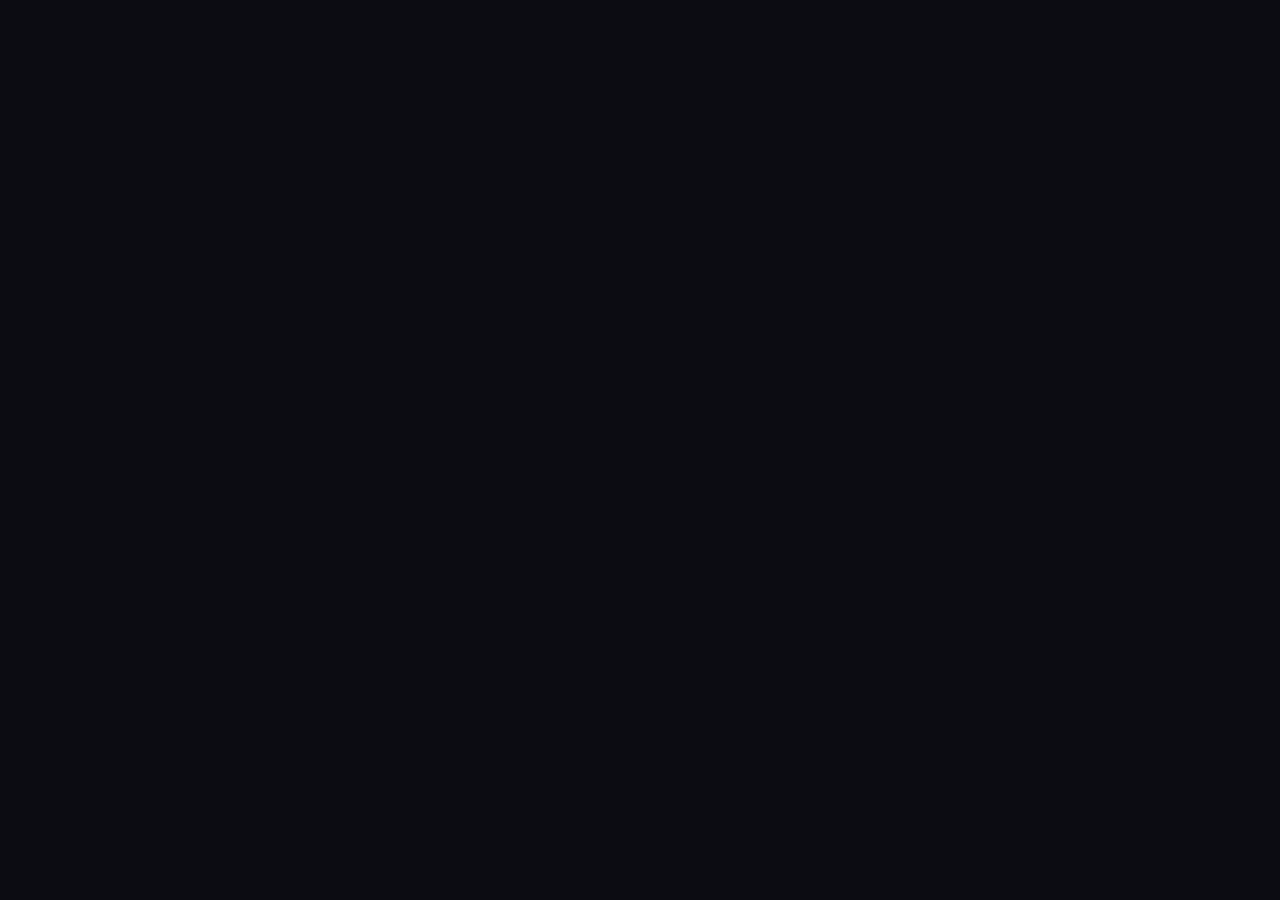
==== _template.html @ 42ce859d "login database v1" ====
<!DOCTYPE html>
<html lang="en">
<head>
<meta charset="UTF-8" />
<meta name="viewport" content="width=device-width, initial-scale=1, viewport-fit=cover" />
<link rel="manifest" href="manifest.webmanifest" />
<meta name="theme-color" content="#0C0C12" />
<meta name="mobile-web-app-capable" content="yes" />
<meta name="apple-mobile-web-app-capable" content="yes" />
<meta name="apple-mobile-web-app-status-bar-style" content="black-translucent" />
<meta name="apple-mobile-web-app-title" content="Patron" />
<link rel="apple-touch-icon" href="apple-touch-icon.png" />
<link rel="icon" type="image/svg+xml" href="icon.svg" />
<link rel="icon" type="image/png" sizes="192x192" href="icon-192.png" />

<!-- 1. CHANGE THE TITLE to your page's name -->
<title>New Page · Rowan</title>

<!-- Fonts used by the design system (keep as-is) -->
<link rel="preconnect" href="https://fonts.googleapis.com" />
<link rel="preconnect" href="https://fonts.gstatic.com" crossorigin />
<link href="https://fonts.googleapis.com/css2?family=Space+Grotesk:wght@400;500;600;700&family=Hanken+Grotesk:wght@400;500;600;700;800&family=JetBrains+Mono:wght@400;500;600;700&display=swap" rel="stylesheet" />

<!-- Sets the saved theme before paint so there's no flash (keep as-is) -->
<script>try{document.documentElement.setAttribute("data-theme",localStorage.getItem("patron_theme")||"nocturne");}catch(e){document.documentElement.setAttribute("data-theme","nocturne");}</script>

<!-- Login gate (keep as-is) — redirects to login.html if not signed in,
     or reveals the page once a session is confirmed (or if this deploy
     has no Supabase project configured at all). -->
<style>html{visibility:hidden}</style>
<script src="https://cdn.jsdelivr.net/npm/@supabase/supabase-js@2"></script>
<script src="auth-guard.js"></script>

<!-- The shared design system. This one line gives you all the
     colors, fonts, themes, buttons, cards, modals and form styles. -->
<link rel="stylesheet" href="theme.css" />

<!-- Add your page-specific styles here (optional). Always reuse the
     tokens (var(--brand), var(--space-4), etc.) so you stay on-brand. -->
<style>
  /* example: a simple responsive grid for your content cards */
  .grid { display:grid; grid-template-columns: repeat(auto-fill, minmax(220px, 1fr)); gap: var(--space-4); }
</style>
</head>
<body>
<main class="page grain-overlay">
  <div class="shell">

    <!-- HEADER: title on the left, back-link + theme switcher on the right.
         #themeSeg is filled in by theme.js at the bottom of this file. -->
    <header class="header">
      <div>
        <!-- 2. CHANGE the title + subtitle -->
        <h1 class="title">New Page</h1>
        <p class="subtitle">one-line tagline</p>
      </div>
      <div class="headerControls">
        <a class="backLink" href="index.html">← Dashboard</a>
        <span id="themeSeg"></span>
      </div>
    </header>

    <!-- 3. BUILD YOUR PAGE HERE. Use the shared classes:
         .card  .btn .btn-primary .btn-ghost  .fieldInput  etc. -->
    <div class="grid">
      <section class="card">
        <span class="cardName">Example card</span>
        <p class="cardTag">Replace this with your content. It already matches the suite.</p>
        <div class="cardStat">
          <span class="cardStatValue">0</span>
          <span class="cardStatLabel">your metric</span>
        </div>
      </section>

      <section class="card">
        <span class="cardName">Buttons</span>
        <p class="cardTag">The standard button styles:</p>
        <div style="display:flex; gap:var(--space-2); flex-wrap:wrap;">
          <button class="btn btn-primary">Primary</button>
          <button class="btn btn-ghost">Ghost</button>
        </div>
      </section>
    </div>

  </div>
</main>

<!-- Shared theme engine — wires up the switcher + remembers the choice. -->
<script src="theme.js"></script>
<script>
  // Render the theme switcher into the header.
  document.getElementById('themeSeg').innerHTML = Patron.switcherHtml();

  /* ---- Your page's JavaScript goes here. ----
     Tip: persist data the same way the other pages do, with a
     uniquely-named localStorage key, e.g. 'mypage_standalone_v1'. */
</script>
</body>
</html>
---- theme.css ----
/* ============================================================
 * theme.css — the shared Patron / Rowan design system.
 *
 * Every page in the suite links this file so the look stays
 * identical everywhere. To build a NEW page: copy _template.html,
 * link this file, and use the classes below. Don't paste these
 * tokens into your page — just <link> this and they're yours.
 *
 * Change a colour/spacing/font here once → every page updates.
 * ============================================================ */

/* ---- Design tokens: default theme (Nocturne) ---- */
:root {
  color-scheme: dark;
  --bg: #0C0C12; --bg-elevated: #15151F;
  --surface: rgba(255,255,255,0.028); --surface-2: rgba(255,255,255,0.055);
  --fg: #F3F2F8; --muted: rgba(243,242,248,0.50); --muted-strong: rgba(243,242,248,0.74);
  --border: rgba(255,255,255,0.08); --border-strong: rgba(255,255,255,0.17);
  --brand: #8B7CFF; --brand-2: #C7BBFF; --brand-ink: #130E2E;
  --brand-soft: rgba(139,124,255,0.12); --brand-line: rgba(139,124,255,0.28); --brand-glow: rgba(139,124,255,0.42);
  --pos: #46E0A8; --pos-soft: rgba(70,224,168,0.12); --pos-line: rgba(70,224,168,0.26);
  --neg: #FB7185; --neg-soft: rgba(251,113,133,0.12); --neg-line: rgba(251,113,133,0.26);
  --warn: #FBBF24; --warn-soft: rgba(251,191,36,0.10); --warn-line: rgba(251,191,36,0.26);
  --track: rgba(255,255,255,0.06);
  --card-shadow: 0 1px 0 rgba(255,255,255,0.04) inset, 0 18px 44px -30px rgba(0,0,0,0.85);
  --glow-1: rgba(139,124,255,0.12); --glow-2: rgba(70,224,168,0.05);
  --grain-opacity: 0.05; --overlay: rgba(6,6,12,0.66);
  --space-1:.25rem; --space-2:.5rem; --space-3:.75rem; --space-4:1rem;
  --space-5:1.25rem; --space-6:1.5rem; --space-8:2rem; --space-10:2.5rem; --space-12:3rem; --space-16:4rem;
  --radius-sm: 8px; --radius-md: 11px; --radius-lg: 18px; --radius-pill: 999px;
  --text-xs:.75rem; --text-sm:.875rem; --text-base:1rem; --text-lg:1.125rem;
  --text-xl:1.375rem; --text-2xl:1.75rem; --text-3xl:2.5rem;
  --ease: cubic-bezier(0.2,0.8,0.2,1); --ease-premium: cubic-bezier(0.16,1,0.3,1);
  --duration-fast:120ms; --duration:200ms;
  --font-display:'Space Grotesk'; --font-ui:'Hanken Grotesk'; --font-mono:'JetBrains Mono';
}
:root[data-theme="aurora"] {
  color-scheme: dark;
  --bg: #080913; --bg-elevated: #12131F;
  --surface: rgba(150,160,255,0.045); --surface-2: rgba(150,160,255,0.08);
  --fg: #EEF0FF; --muted: rgba(220,225,255,0.52); --muted-strong: rgba(220,225,255,0.76);
  --border: rgba(150,160,255,0.11); --border-strong: rgba(150,160,255,0.22);
  --brand: #8B7BFF; --brand-2: #B9ABFF; --brand-ink: #0A0922;
  --brand-soft: rgba(139,123,255,0.15); --brand-line: rgba(139,123,255,0.32); --brand-glow: rgba(124,107,255,0.6);
  --pos: #4FE3D0; --pos-soft: rgba(79,227,208,0.13); --pos-line: rgba(79,227,208,0.28);
  --neg: #FF6FA5; --neg-soft: rgba(255,111,165,0.13); --neg-line: rgba(255,111,165,0.28);
  --warn: #FFC65C; --warn-soft: rgba(255,198,92,0.11); --warn-line: rgba(255,198,92,0.28);
  --track: rgba(160,170,255,0.09);
  --card-shadow: 0 0 0 1px rgba(140,130,255,0.05) inset, 0 22px 56px -28px rgba(78,60,210,0.55);
  --glow-1: rgba(124,107,255,0.20); --glow-2: rgba(79,227,208,0.13);
  --grain-opacity: 0.05; --overlay: rgba(5,6,16,0.7);
}
:root[data-theme="daylight"] {
  color-scheme: light;
  --bg: #F3F2FA; --bg-elevated: #FFFFFF;
  --surface: #FFFFFF; --surface-2: #FAF9FF;
  --fg: #171622; --muted: rgba(23,22,34,0.52); --muted-strong: rgba(23,22,34,0.72);
  --border: rgba(23,22,60,0.10); --border-strong: rgba(23,22,60,0.18);
  --brand: #6A45FF; --brand-2: #8E6BFF; --brand-ink: #FFFFFF;
  --brand-soft: rgba(106,69,255,0.08); --brand-line: rgba(106,69,255,0.24); --brand-glow: rgba(106,69,255,0.28);
  --pos: #0E9E64; --pos-soft: rgba(14,158,100,0.10); --pos-line: rgba(14,158,100,0.26);
  --neg: #E11D63; --neg-soft: rgba(225,29,99,0.08); --neg-line: rgba(225,29,99,0.24);
  --warn: #B4690E; --warn-soft: rgba(180,105,14,0.10); --warn-line: rgba(180,105,14,0.24);
  --track: rgba(23,22,60,0.08);
  --card-shadow: 0 1px 2px rgba(23,22,60,0.05), 0 16px 34px -24px rgba(23,22,60,0.24);
  --glow-1: rgba(106,69,255,0.07); --glow-2: rgba(14,158,100,0.04);
  --grain-opacity: 0.02; --overlay: rgba(28,26,52,0.4);
}

/* ---- Base reset + page shell ---- */
* { box-sizing: border-box; }
html, body { margin:0; padding:0; }
body { background: var(--bg); color: var(--fg); font-family: var(--font-ui), -apple-system, BlinkMacSystemFont, 'Segoe UI', sans-serif; font-size: var(--text-base); -webkit-font-smoothing: antialiased; transition: background var(--duration) var(--ease); }
.grain-overlay { position: relative; }
.grain-overlay::after { content:''; position: fixed; inset:0; pointer-events:none; z-index:1; opacity: var(--grain-opacity); mix-blend-mode: overlay; background-image: url("data:image/svg+xml;utf8,<svg viewBox='0 0 200 200' xmlns='http://www.w3.org/2000/svg'><filter id='n'><feTurbulence type='fractalNoise' baseFrequency='0.85' numOctaves='2' stitchTiles='stitch'/></filter><rect width='100%25' height='100%25' filter='url(%23n)'/></svg>"); background-size: 200px 200px; }
.page { position: relative; min-height: 100dvh; background: var(--bg); color: var(--fg); padding: max(var(--space-8), env(safe-area-inset-top)) var(--space-5) var(--space-16); isolation: isolate; }
.page::before { content:''; position: absolute; inset:0; pointer-events:none; z-index:-1; background: radial-gradient(58% 42% at 82% 6%, var(--glow-1), transparent 70%), radial-gradient(48% 38% at 12% 92%, var(--glow-2), transparent 72%); }
.shell { max-width: 1080px; margin: 0 auto; }

/* ---- Header (title + theme switcher + back link) ---- */
.header { display:flex; align-items:flex-end; justify-content:space-between; gap: var(--space-4); margin-bottom: var(--space-8); flex-wrap: wrap; }
.title { font-family: var(--font-display); font-weight: 600; font-size: var(--text-3xl); line-height: 1.0; letter-spacing: -0.03em; margin: 0; }
.subtitle { font-family: var(--font-mono); font-size: 11px; text-transform: uppercase; letter-spacing: 0.18em; color: var(--muted); margin: 6px 0 0; }
.headerControls { display:flex; align-items:center; gap: var(--space-3); flex-wrap: wrap; }
.backLink { display:inline-flex; align-items:center; gap: 7px; padding: 7px 14px 7px 11px; background: var(--surface); border: 1px solid var(--border); border-radius: var(--radius-pill); color: var(--muted-strong); font-family: var(--font-ui); font-size: 12px; font-weight: 600; text-decoration:none; transition: border-color var(--duration) var(--ease-premium), background var(--duration) var(--ease-premium), color var(--duration) var(--ease-premium); }
.backLink:hover { border-color: var(--brand-line); background: var(--brand-soft); color: var(--fg); }

/* ---- Theme switcher segment ---- */
.themeSeg { display:inline-flex; align-items:center; background: var(--surface); border: 1px solid var(--border); border-radius: var(--radius-pill); padding: 3px; gap: 2px; }
.themeBtn { appearance:none; background: transparent; border:0; color: var(--muted); font-family: var(--font-ui); font-size: 11px; font-weight: 600; letter-spacing: 0.02em; padding: 5px 11px 5px 8px; border-radius: var(--radius-pill); cursor: pointer; display:inline-flex; align-items:center; gap:6px; transition: background var(--duration) var(--ease-premium), color var(--duration) var(--ease-premium); }
.themeBtn:hover { color: var(--muted-strong); }
.themeSwatch { width: 11px; height: 11px; border-radius: 50%; box-shadow: 0 0 0 1px var(--border-strong) inset; flex-shrink:0; }
.themeBtnActive, .themeBtnActive:hover { background: var(--brand-soft); color: var(--fg); }
.themeBtnActive .themeSwatch { box-shadow: 0 0 0 2px var(--bg), 0 0 0 3px var(--brand); }

/* ---- Card (generic content panel) ---- */
.card { position: relative; display:flex; flex-direction:column; gap: var(--space-3); padding: var(--space-5); border: 1px solid var(--border); border-radius: var(--radius-lg); background: var(--surface); box-shadow: var(--card-shadow); color: var(--fg); overflow:hidden; }
.cardName { font-family: var(--font-display); font-weight: 600; font-size: var(--text-lg); letter-spacing: -0.02em; }
.cardTag { font-size: 12px; color: var(--muted); line-height: 1.4; }
.cardStat { display:flex; flex-direction:column; gap: 2px; }
.cardStatValue { font-family: var(--font-display); font-weight: 600; font-size: var(--text-xl); letter-spacing: -0.02em; color: var(--fg); font-variant-numeric: tabular-nums; }
.cardStatLabel { font-family: var(--font-mono); font-size: 10px; letter-spacing: 0.1em; text-transform: uppercase; color: var(--muted); }

/* ---- Buttons ---- */
.btn { display:inline-flex; align-items:center; justify-content:center; gap: var(--space-2); padding: 0.6rem var(--space-4); border-radius: var(--radius-md); font-size: var(--text-sm); font-family: var(--font-ui); font-weight: 600; cursor: pointer; border: 1px solid transparent; background: transparent; color: var(--fg); white-space: nowrap; text-decoration:none; transition: background var(--duration) var(--ease), border-color var(--duration) var(--ease), color var(--duration) var(--ease), filter var(--duration) var(--ease), box-shadow var(--duration) var(--ease); }
.btn:disabled { opacity: 0.45; cursor: not-allowed; }
.btn-primary { background: var(--brand); color: var(--brand-ink); font-weight: 700; }
.btn-primary:hover:not(:disabled) { filter: brightness(1.08); box-shadow: 0 0 26px var(--brand-glow); }
.btn-ghost { color: var(--fg); border: 1px solid var(--border); }
.btn-ghost:hover { border-color: var(--border-strong); background: var(--surface); }
.btn-link { color: var(--muted-strong); padding: var(--space-2) var(--space-2); }
.btn-link:hover { color: var(--neg); }

/* ---- Modal / dialog ---- */
.overlay { position: fixed; inset:0; background: var(--overlay); backdrop-filter: blur(10px); -webkit-backdrop-filter: blur(10px); z-index: 1000; display:grid; place-items:center; padding: var(--space-4); animation: fade 200ms var(--ease-premium); }
@keyframes fade { from { opacity:0; } to { opacity:1; } }
.panel { width: min(480px, 100%); background: var(--bg-elevated); border: 1px solid var(--border-strong); border-radius: var(--radius-lg); padding: var(--space-6); box-shadow: 0 28px 70px -16px rgba(0,0,0,0.6); animation: rise 320ms var(--ease-premium); }
@keyframes rise { from { opacity:0; transform: translateY(12px) scale(0.98); } to { opacity:1; transform:none; } }
.panelHead { display:flex; align-items:flex-start; justify-content:space-between; gap: var(--space-3); margin-bottom: var(--space-5); }
.panelEyebrow { font-family: var(--font-mono); font-size: 10px; font-weight: 600; letter-spacing: 0.24em; text-transform: uppercase; color: var(--brand); }
.panelTitle { font-family: var(--font-display); font-weight: 600; font-size: var(--text-2xl); letter-spacing: -0.03em; margin: var(--space-2) 0 0; }
.panelClose { background: transparent; border: 1px solid var(--border); color: var(--muted-strong); font-size: 20px; line-height: 1; width: 34px; height: 34px; border-radius: 50%; cursor: pointer; flex-shrink:0; }
.panelClose:hover { color: var(--fg); border-color: var(--border-strong); }
.panelActions { display:flex; align-items:center; justify-content:flex-end; gap: var(--space-2); margin-top: var(--space-6); }
.panelActions .spacer { margin-right:auto; }
.panelNote { margin: var(--space-4) 0 0; padding: var(--space-3) var(--space-4); border-left: 2px solid var(--brand-line); background: var(--brand-soft); border-radius: 0 var(--radius-sm) var(--radius-sm) 0; font-size: 12px; line-height: 1.55; color: var(--muted-strong); }

/* ---- Form fields ---- */
.fieldGrid { display:grid; grid-template-columns: 1fr 1fr; gap: var(--space-3); }
.field { display:flex; flex-direction:column; gap: 6px; }
.fieldFull { grid-column: 1 / -1; }
.fieldLabel { font-family: var(--font-mono); font-size: 10px; letter-spacing: 0.12em; text-transform: uppercase; color: var(--muted); }
.fieldInput { width:100%; background: var(--surface); border: 1px solid var(--border); border-radius: var(--radius-md); padding: 10px 12px; color: var(--fg); font-family: var(--font-mono); font-size: 14px; outline: none; transition: border-color var(--duration) var(--ease-premium), box-shadow var(--duration) var(--ease-premium); }
.fieldInput:focus { border-color: var(--brand-line); box-shadow: 0 0 0 3px var(--brand-soft); }

/* ============================================================
 * Mobile / PWA hardening — installable + phone-usable suite.
 * (Applies to pages that link theme.css; self-contained pages
 *  carry an equivalent inline #pwa-mobile block.)
 * ============================================================ */
html { -webkit-text-size-adjust: 100%; text-size-adjust: 100%; }
body { overflow-x: hidden; -webkit-tap-highlight-color: transparent; }
img { max-width: 100%; height: auto; }
input, select, textarea { min-width: 0; } /* prevent form fields from blowing out flex/grid rows on narrow screens */
@media (max-width: 480px) { input, select, textarea { font-size: 16px !important; } } /* stop iOS zoom-on-focus */
@supports (padding: max(0px)) {
  body {
    padding-bottom: env(safe-area-inset-bottom);
    padding-left: env(safe-area-inset-left);
    padding-right: env(safe-area-inset-right);
  }
}
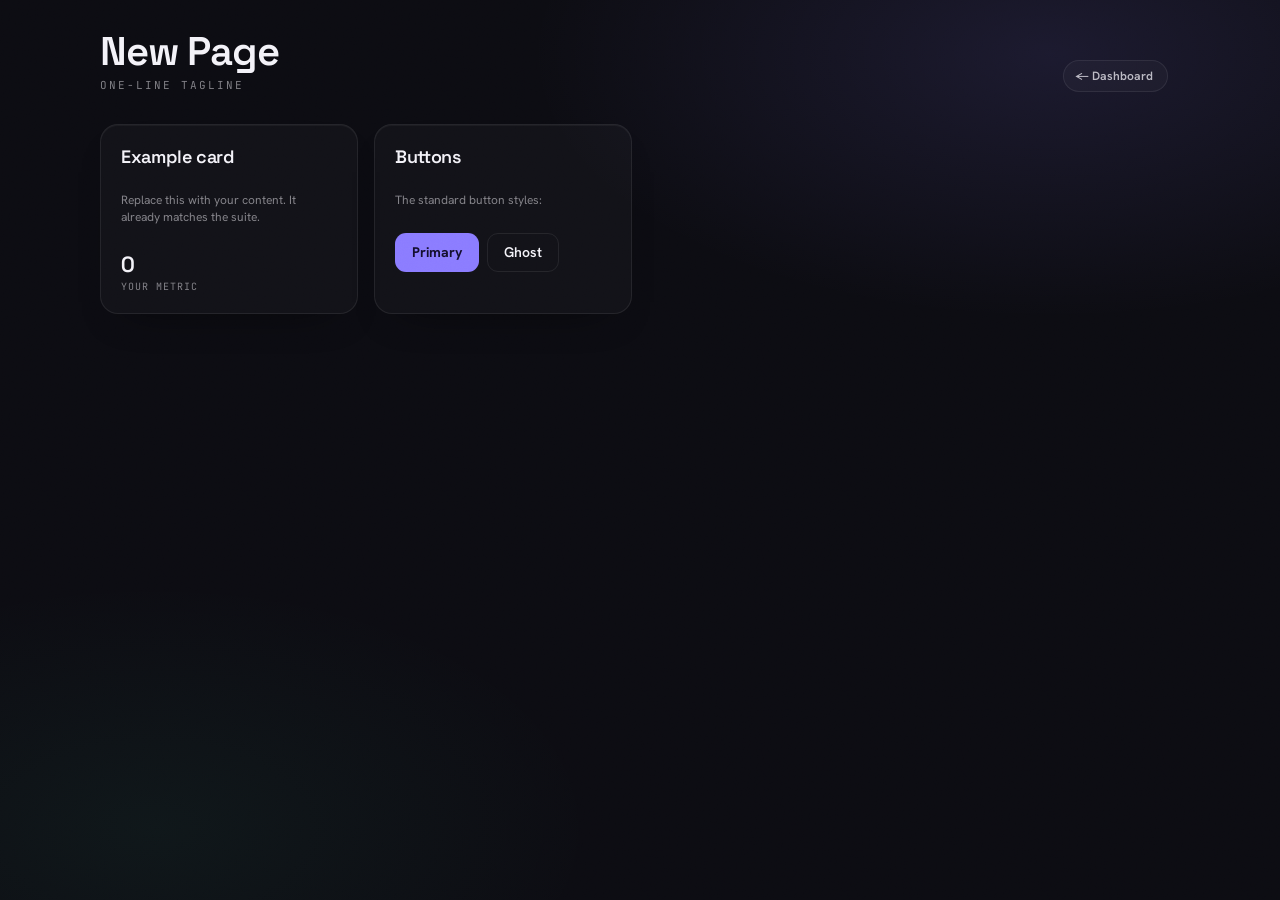
==== commit 867da6e8: "rollback" ====
--- a/_template.html
+++ b/_template.html
@@ -23,13 +23,6 @@
 
 <!-- Sets the saved theme before paint so there's no flash (keep as-is) -->
 <script>try{document.documentElement.setAttribute("data-theme",localStorage.getItem("patron_theme")||"nocturne");}catch(e){document.documentElement.setAttribute("data-theme","nocturne");}</script>
-
-<!-- Login gate (keep as-is) — redirects to login.html if not signed in,
-     or reveals the page once a session is confirmed (or if this deploy
-     has no Supabase project configured at all). -->
-<style>html{visibility:hidden}</style>
-<script src="https://cdn.jsdelivr.net/npm/@supabase/supabase-js@2"></script>
-<script src="auth-guard.js"></script>
 
 <!-- The shared design system. This one line gives you all the
      colors, fonts, themes, buttons, cards, modals and form styles. -->
